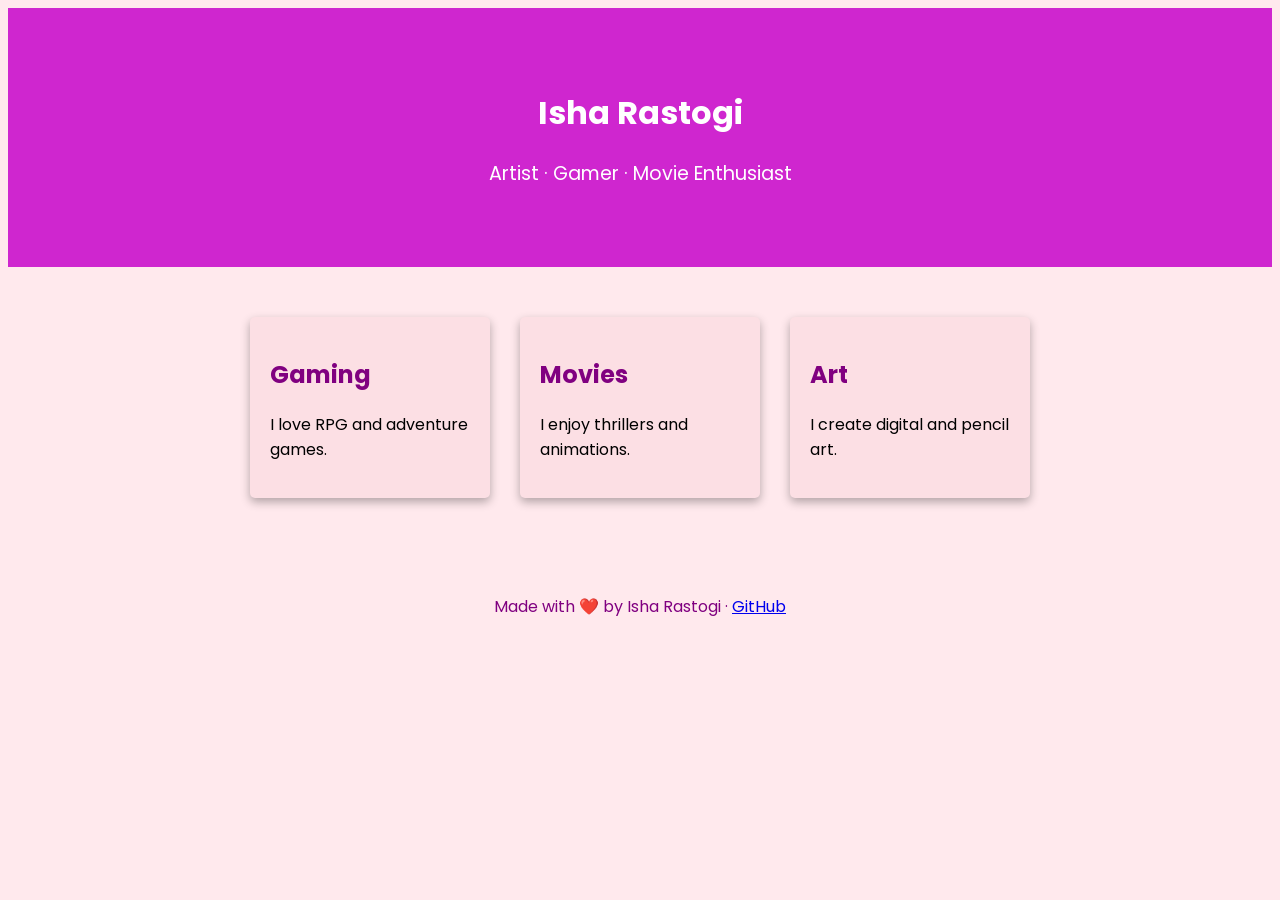
==== index.html @ ea7f5216 "Add dummy portfolio homepage" ====
<!DOCTYPE html>
<html>
    <head>
        <title>Isha Rastogi</title>
        <link href="https://fonts.googleapis.com/css2?family=Poppins:wght@400;700&display=swap" rel="stylesheet">
        <style>
            .header {
                text-align: center;
                padding: 60px;
                background-color: rgb(207, 38, 207);
                color: white;
                margin: -60px -60px 40px -60px;
            }

            .header p {
                font-size: 1.2rem;
                margin-top: 10px;
            }
            body {
                background-color: rgb(255, 233, 237);
                padding: 60px;
                font-family: 'Poppins', sans-serif;
            }

            h2 {
                color: purple;
                margin-bottom: 20px;
            }

            .intro {
                color: blue;
                font-size: 20px;
            }

            .box {
                width: 200px;
                background-color: rgb(252, 223, 228);
                padding: 20px;
                margin: 10px;
                border-radius: 5px;
                box-shadow: 0px 4px 10px rgba(0,0,0,0.3);
                transition: 1s;
            }

            .box:hover {
                background-color: purple;
                color: white;

            }

            .box:hover h2{
                color: rgb(228, 193, 193);

            }

            .interests {
                display: flex;
                gap: 10px;
                justify-content:center;
            }

            footer {
                text-align: center;
                padding: 30px;
                color: purple;
                margin-top: 40px;
            }
        </style>
    </head>
    <body>
        <div class="header">
            <h1>Isha Rastogi</h1>
            <p>Artist · Gamer · Movie Enthusiast</p>
        </div>
        
        <div class="interests">

            <div class="box">
                <h2>Gaming</h2>
                <p>I love RPG and adventure games.</p>
            </div>

            <div class="box">
                <h2>Movies</h2>
                <p>I enjoy thrillers and animations.</p>
            </div>

            <div class="box">
                <h2>Art</h2>
                <p>I create digital and pencil art.</p>
            </div>

        </div>
        <footer>
            <p>Made with ❤️ by Isha Rastogi · <a href="https://github.com/isha252001">GitHub</a></p>
        </footer>
        
    </body>
</html>
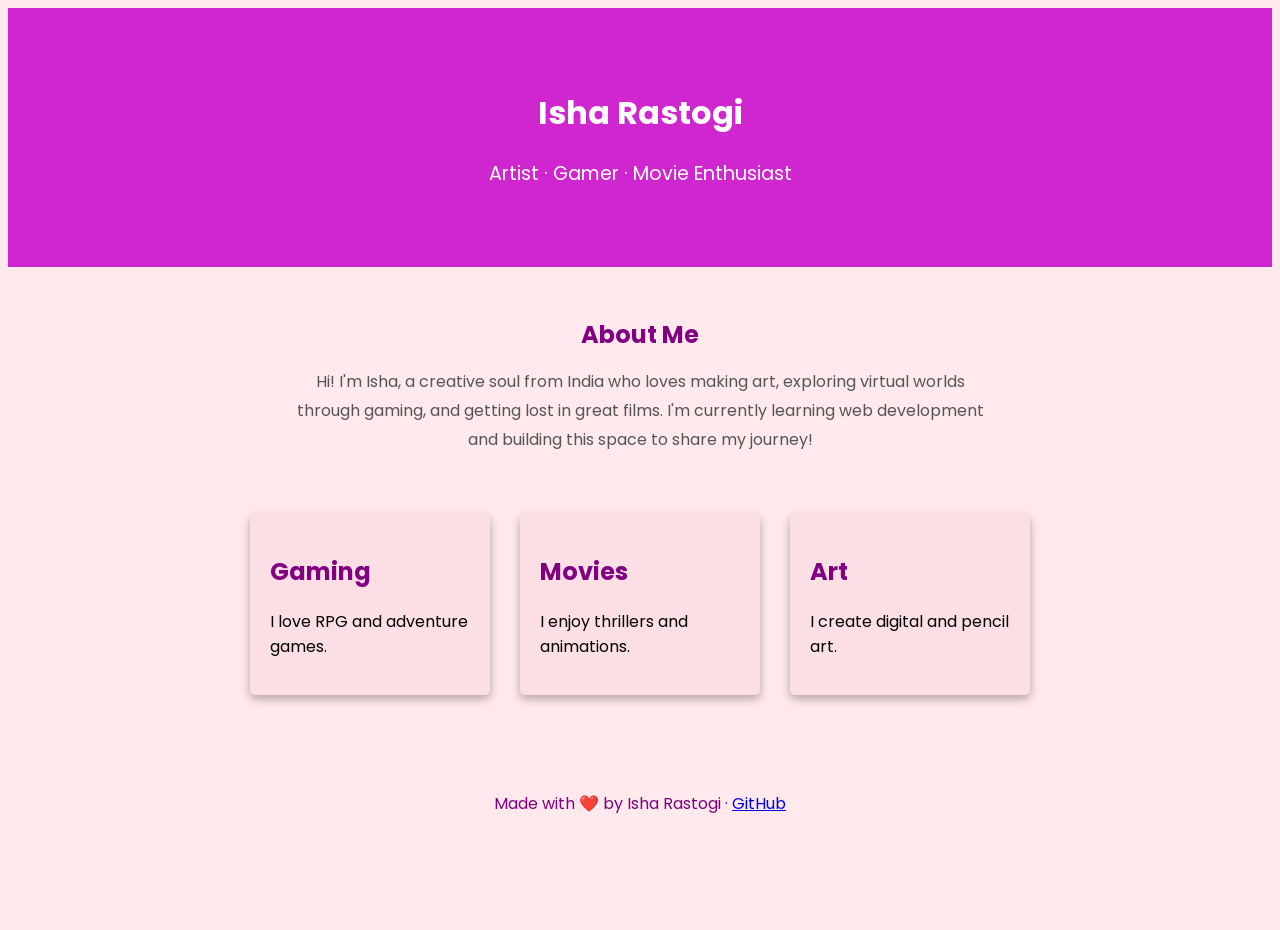
==== commit 9e27433c: "Add about me section" ====
--- a/index.html
+++ b/index.html
@@ -65,6 +65,22 @@
                 color: purple;
                 margin-top: 40px;
             }
+
+            .about {
+                max-width: 700px;
+                margin: 50px auto;
+                text-align: center;
+            }
+
+            .about h2 {
+                color: purple;
+                margin-bottom: 15px;
+            }
+
+            .about p {
+                color: #555;
+                line-height: 1.8;
+            }
         </style>
     </head>
     <body>
@@ -72,7 +88,12 @@
             <h1>Isha Rastogi</h1>
             <p>Artist · Gamer · Movie Enthusiast</p>
         </div>
-        
+
+        <section class="about">
+            <h2>About Me</h2>
+            <p>Hi! I'm Isha, a creative soul from India who loves making art, exploring virtual worlds through gaming, and getting lost in great films. I'm currently learning web development and building this space to share my journey!</p>
+        </section>
+
         <div class="interests">
 
             <div class="box">
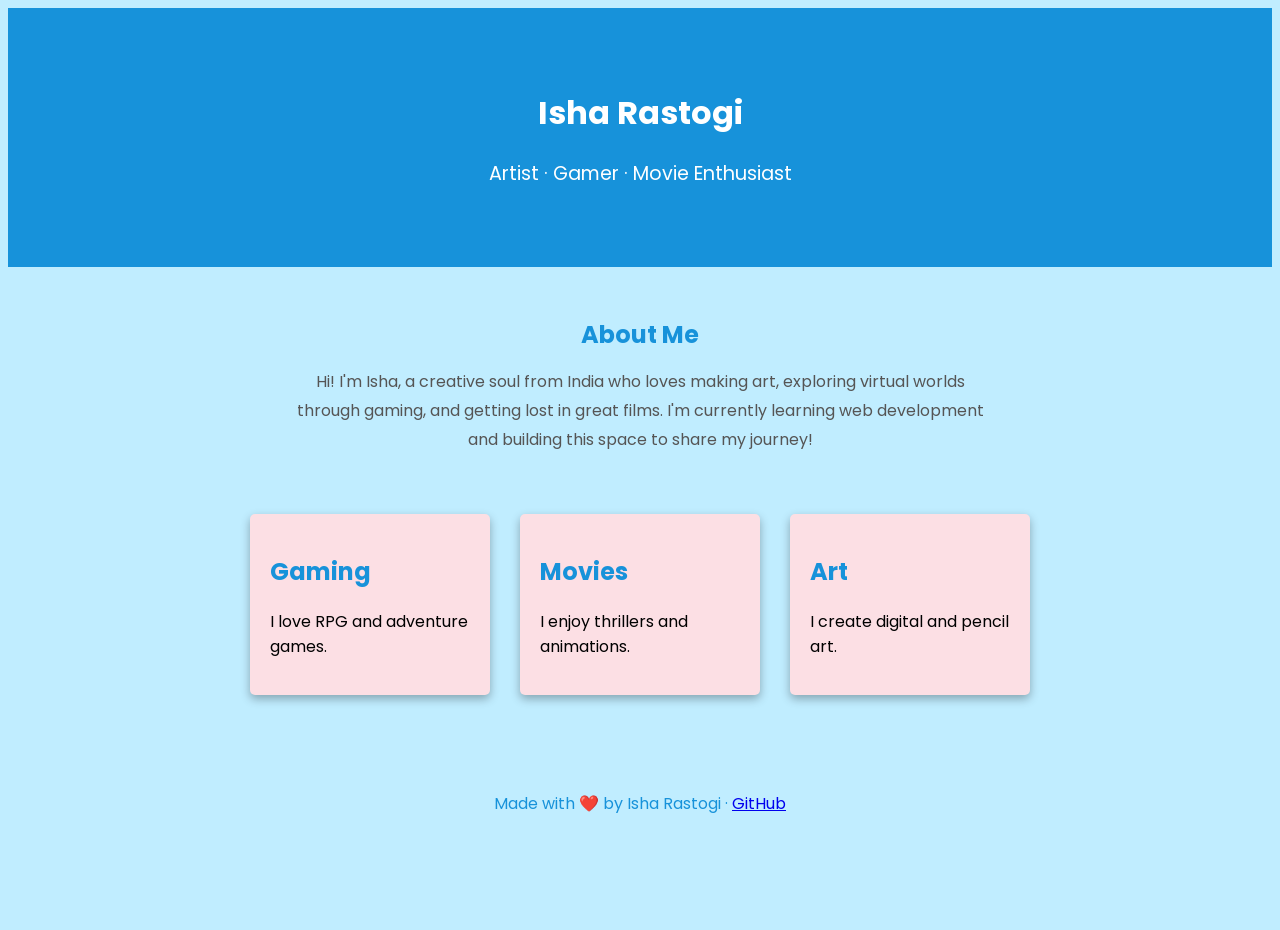
==== commit c9ae1583: "Added Art Gallery page" ====
--- a/index.html
+++ b/index.html
@@ -7,7 +7,7 @@
             .header {
                 text-align: center;
                 padding: 60px;
-                background-color: rgb(207, 38, 207);
+                background-color: rgb(23, 146, 218);
                 color: white;
                 margin: -60px -60px 40px -60px;
             }
@@ -17,13 +17,13 @@
                 margin-top: 10px;
             }
             body {
-                background-color: rgb(255, 233, 237);
+                background-color: rgb(192, 237, 255);
                 padding: 60px;
                 font-family: 'Poppins', sans-serif;
             }
 
             h2 {
-                color: purple;
+                color:  rgb(23, 146, 218);
                 margin-bottom: 20px;
             }
 
@@ -43,13 +43,13 @@
             }
 
             .box:hover {
-                background-color: purple;
+                background-color:  rgba(23, 147, 218, 0.473);
                 color: white;
 
             }
 
             .box:hover h2{
-                color: rgb(228, 193, 193);
+                color: rgb(255, 255, 255);
 
             }
 
@@ -62,7 +62,7 @@
             footer {
                 text-align: center;
                 padding: 30px;
-                color: purple;
+                color:  rgb(23, 146, 218);
                 margin-top: 40px;
             }
 
@@ -73,7 +73,7 @@
             }
 
             .about h2 {
-                color: purple;
+                color:  rgb(23, 146, 218);
                 margin-bottom: 15px;
             }
 
@@ -105,11 +105,13 @@
                 <h2>Movies</h2>
                 <p>I enjoy thrillers and animations.</p>
             </div>
-
-            <div class="box">
-                <h2>Art</h2>
-                <p>I create digital and pencil art.</p>
-            </div>
+            
+            <a href="art.html" style="text-decoration: none; color:inherit;">
+                <div class="box">
+                    <h2>Art</h2>
+                    <p>I create digital and pencil art.</p>
+                </div>
+            </a>
 
         </div>
         <footer>
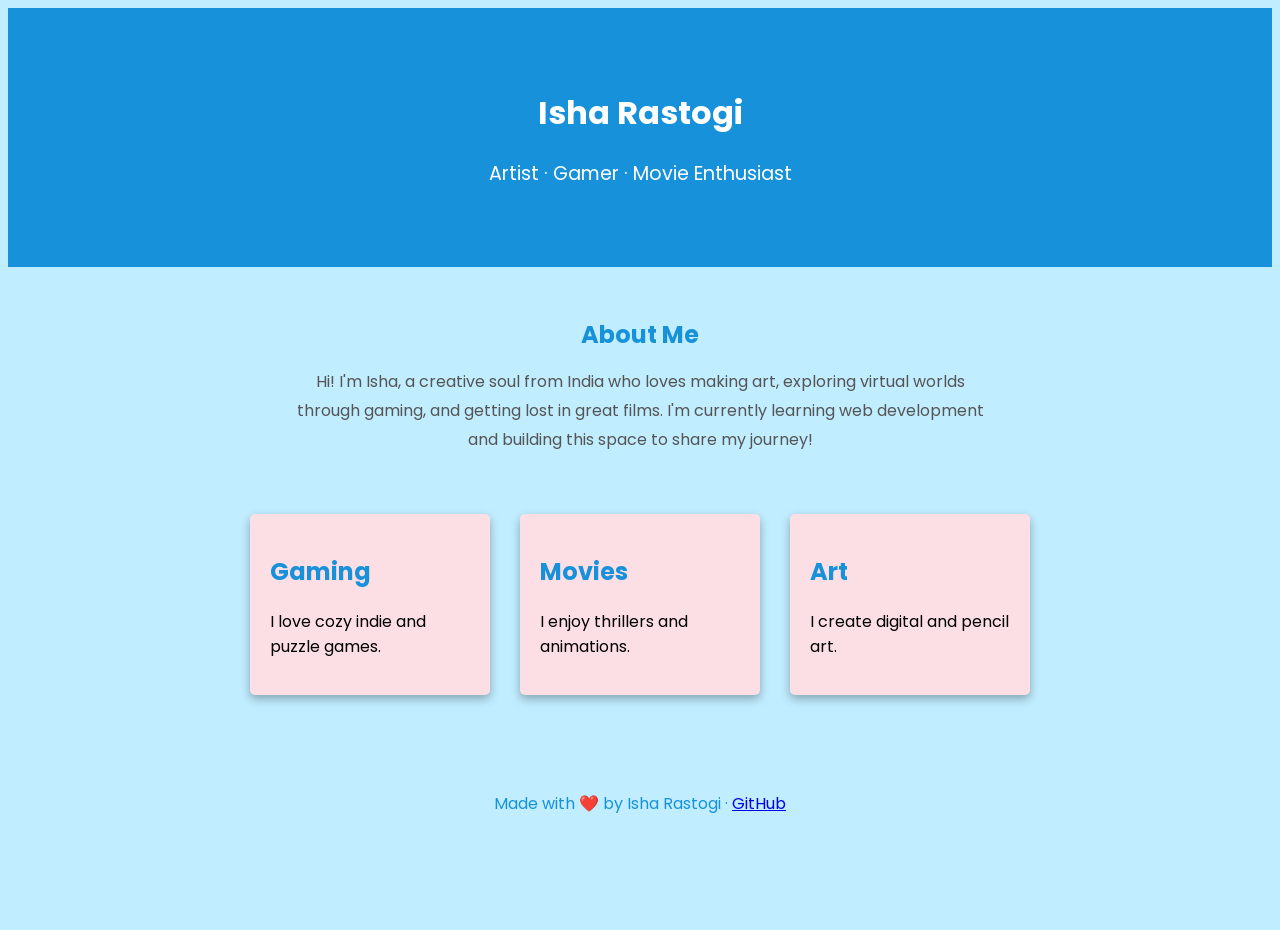
==== commit 56ba5738: "Added Gaming section" ====
--- a/index.html
+++ b/index.html
@@ -96,15 +96,18 @@
 
         <div class="interests">
 
-            <div class="box">
-                <h2>Gaming</h2>
-                <p>I love RPG and adventure games.</p>
-            </div>
-
+            <a href="gaming.html" style="text-decoration: none; color:inherit;">
+                <div class="box">
+                    <h2>Gaming</h2>
+                    <p>I love cozy indie and puzzle games.</p>
+                </div>
+            </a>
+            
             <div class="box">
                 <h2>Movies</h2>
                 <p>I enjoy thrillers and animations.</p>
             </div>
+            
             
             <a href="art.html" style="text-decoration: none; color:inherit;">
                 <div class="box">
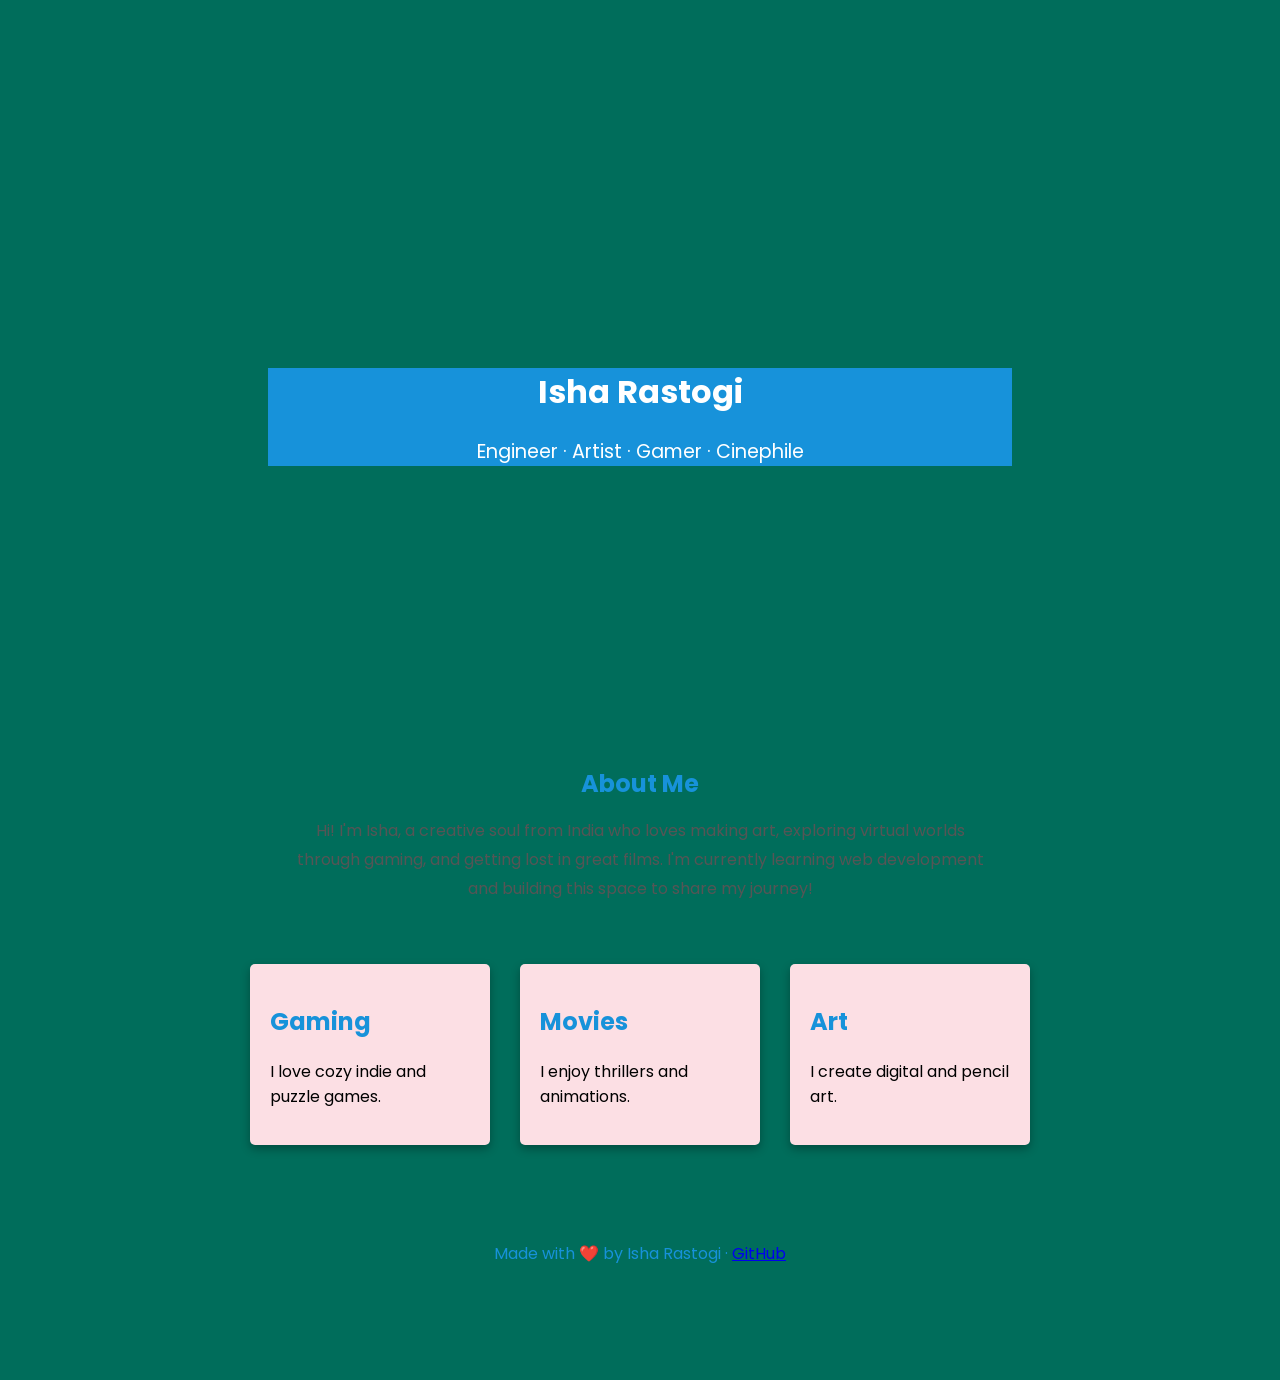
==== commit b89a65da: "Changing bg and sperating css from html" ====
--- a/index.html
+++ b/index.html
@@ -3,90 +3,12 @@
     <head>
         <title>Isha Rastogi</title>
         <link href="https://fonts.googleapis.com/css2?family=Poppins:wght@400;700&display=swap" rel="stylesheet">
-        <style>
-            .header {
-                text-align: center;
-                padding: 60px;
-                background-color: rgb(23, 146, 218);
-                color: white;
-                margin: -60px -60px 40px -60px;
-            }
-
-            .header p {
-                font-size: 1.2rem;
-                margin-top: 10px;
-            }
-            body {
-                background-color: rgb(192, 237, 255);
-                padding: 60px;
-                font-family: 'Poppins', sans-serif;
-            }
-
-            h2 {
-                color:  rgb(23, 146, 218);
-                margin-bottom: 20px;
-            }
-
-            .intro {
-                color: blue;
-                font-size: 20px;
-            }
-
-            .box {
-                width: 200px;
-                background-color: rgb(252, 223, 228);
-                padding: 20px;
-                margin: 10px;
-                border-radius: 5px;
-                box-shadow: 0px 4px 10px rgba(0,0,0,0.3);
-                transition: 1s;
-            }
-
-            .box:hover {
-                background-color:  rgba(23, 147, 218, 0.473);
-                color: white;
-
-            }
-
-            .box:hover h2{
-                color: rgb(255, 255, 255);
-
-            }
-
-            .interests {
-                display: flex;
-                gap: 10px;
-                justify-content:center;
-            }
-
-            footer {
-                text-align: center;
-                padding: 30px;
-                color:  rgb(23, 146, 218);
-                margin-top: 40px;
-            }
-
-            .about {
-                max-width: 700px;
-                margin: 50px auto;
-                text-align: center;
-            }
-
-            .about h2 {
-                color:  rgb(23, 146, 218);
-                margin-bottom: 15px;
-            }
-
-            .about p {
-                color: #555;
-                line-height: 1.8;
-            }
-        </style>
+        <link rel="stylesheet" href="styles.css">
     </head>
     <body>
         <div class="header">
             <h1>Isha Rastogi</h1>
-            <p>Artist · Gamer · Movie Enthusiast</p>
+            <p>Engineer · Artist · Gamer · Cinephile</p>
         </div>
 
         <section class="about">
--- a/styles.css
+++ b/styles.css
@@ -0,0 +1,72 @@
+body {
+    background-color: #006D5B;
+    padding: 60px;
+    font-family: 'Poppins', sans-serif;
+}
+
+.header {
+    text-align: center;
+    margin: 300px 200px;
+    background-color: rgb(23, 146, 218);
+    color: white;
+}
+
+.header p {
+    font-size: 1.2rem;
+    margin-top: 10px;
+}
+
+
+h2 {
+    color: rgb(23, 146, 218);
+    margin-bottom: 20px;
+}
+
+.about {
+    max-width: 700px;
+    margin: 50px auto;
+    text-align: center;
+}
+
+.about h2 {
+    color: rgb(23, 146, 218);
+    margin-bottom: 15px;
+}
+
+.about p {
+    color: #555;
+    line-height: 1.8;
+}
+
+.interests {
+    display: flex;
+    gap: 10px;
+    justify-content: center;
+}
+
+.box {
+    width: 200px;
+    background-color: rgb(252, 223, 228);
+    padding: 20px;
+    margin: 10px;
+    border-radius: 5px;
+    box-shadow: 0px 4px 10px rgba(0,0,0,0.3);
+    transition: 1s;
+}
+
+.box:hover {
+    background-color: rgba(23, 147, 218, 0.473);
+    color: white;
+}
+
+.box:hover h2 {
+    color: rgb(255, 255, 255);
+}
+
+/* ===== FOOTER ===== */
+footer {
+    text-align: center;
+    padding: 30px;
+    color: rgb(23, 146, 218);
+    margin-top: 40px;
+}
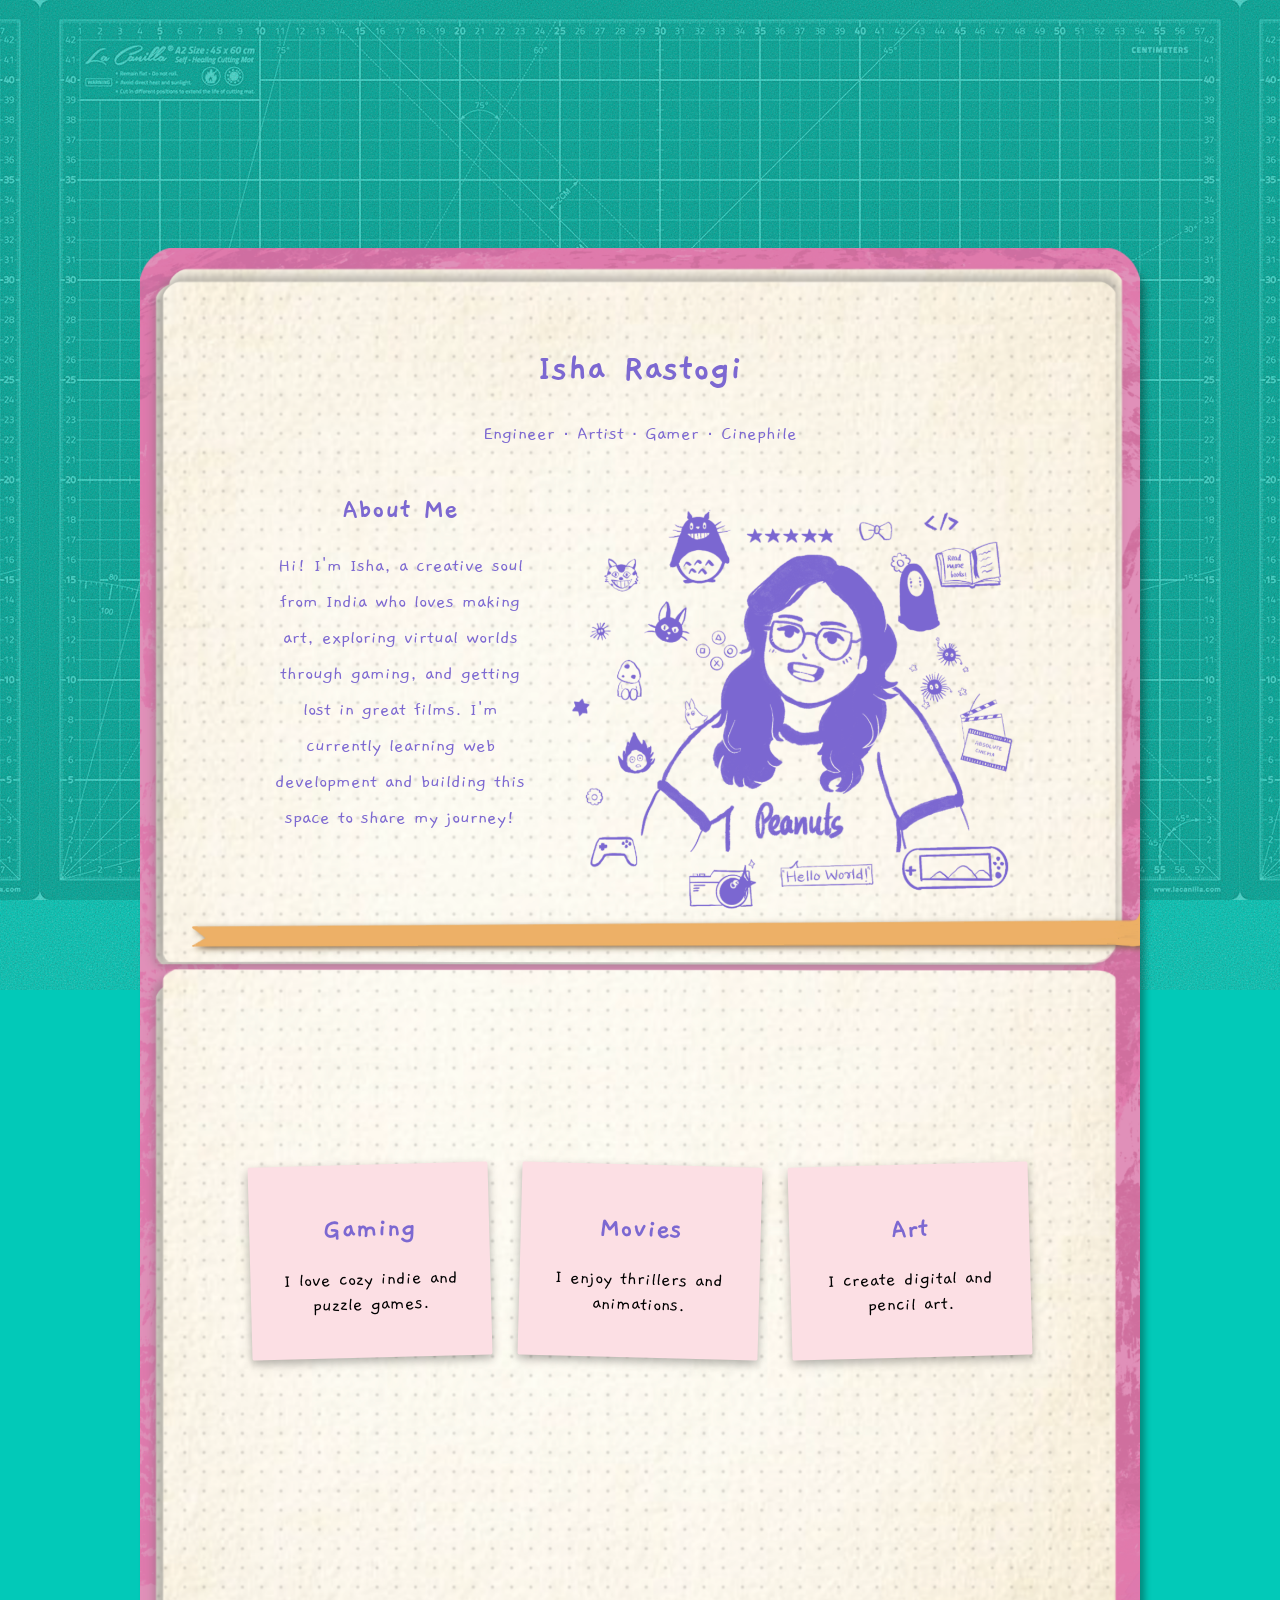
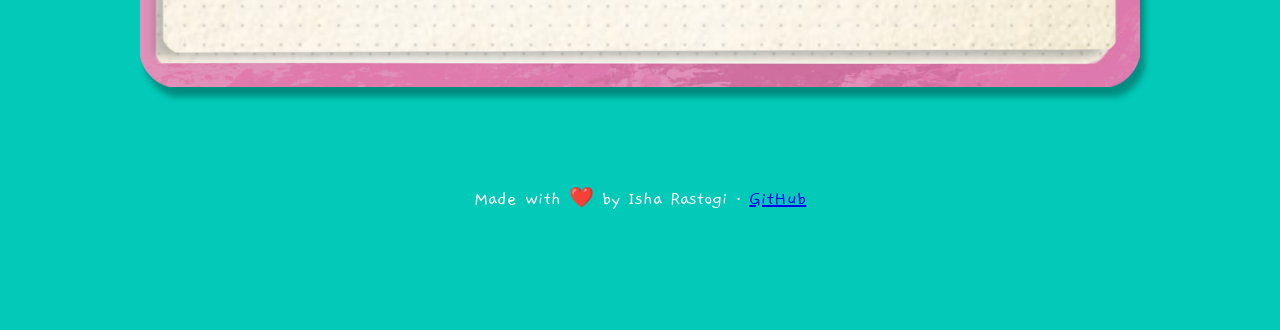
==== commit e5af45bc: "animations and curosr change" ====
--- a/index.html
+++ b/index.html
@@ -3,42 +3,67 @@
     <head>
         <title>Isha Rastogi</title>
         <link href="https://fonts.googleapis.com/css2?family=Poppins:wght@400;700&display=swap" rel="stylesheet">
+        <link href="https://fonts.googleapis.com/css2?family=Doto:wght@100..900&family=Gaegu&family=Pixelify+Sans:wght@400..700&display=swap" rel="stylesheet">
         <link rel="stylesheet" href="styles.css">
     </head>
     <body>
-        <div class="header">
-            <h1>Isha Rastogi</h1>
-            <p>Engineer · Artist · Gamer · Cinephile</p>
+        <svg xmlns="http://www.w3.org/2000/svg" style="display:none">
+            <filter id="grain">
+                <feTurbulence 
+                    type="fractalNoise" 
+                    baseFrequency="0.65" 
+                    numOctaves="3" 
+                    stitchTiles="stitch"/>
+                <feColorMatrix type="saturate" values="0"/>
+            </filter>
+        </svg>
+        
+        <div class="sketchbook-wrapper">
+            <img src="asset_imgs/Sketchbook1.png" alt="Sketchbook" class="sketchbook">
+            <div class="header">
+                <h1>Isha Rastogi</h1>
+                <p>Engineer · Artist · Gamer · Cinephile</p>
+            </div>
+
+            <div class="about">
+                <div class="part">
+                    <h2>About Me</h2>
+                    <p>Hi! I'm Isha, a creative soul from India who loves making art, exploring virtual worlds through gaming, and getting lost in great films. I'm currently learning web development and building this space to share my journey!</p>
+                </div>
+
+                <div class="part">
+                    <img src="/asset_imgs/self-1.png" >
+                </div>
+            </div>
+
+            <div class="interests">
+
+                <a href="gaming.html" style="text-decoration: none; color:inherit;">
+                    <div class="box">
+                        <h2>Gaming</h2>
+                        <p>I love cozy indie and puzzle games.</p>
+                    </div>
+                </a>
+                
+                <a href="movies.html" style="text-decoration: none; color:inherit;">
+                    <div class="box">
+                        <h2>Movies</h2>
+                        <p>I enjoy thrillers and animations.</p>
+                    </div>
+                </a>
+                
+                
+                <a href="art.html" style="text-decoration: none; color:inherit;">
+                    <div class="box">
+                        <h2>Art</h2>
+                        <p>I create digital and pencil art.</p>
+                    </div>
+                </a>
+
+            </div>
         </div>
-
-        <section class="about">
-            <h2>About Me</h2>
-            <p>Hi! I'm Isha, a creative soul from India who loves making art, exploring virtual worlds through gaming, and getting lost in great films. I'm currently learning web development and building this space to share my journey!</p>
-        </section>
-
-        <div class="interests">
-
-            <a href="gaming.html" style="text-decoration: none; color:inherit;">
-                <div class="box">
-                    <h2>Gaming</h2>
-                    <p>I love cozy indie and puzzle games.</p>
-                </div>
-            </a>
-            
-            <div class="box">
-                <h2>Movies</h2>
-                <p>I enjoy thrillers and animations.</p>
-            </div>
-            
-            
-            <a href="art.html" style="text-decoration: none; color:inherit;">
-                <div class="box">
-                    <h2>Art</h2>
-                    <p>I create digital and pencil art.</p>
-                </div>
-            </a>
-
-        </div>
+        <div class="grain-overlay"></div>
+        <div class="bg-overlay"></div>
         <footer>
             <p>Made with ❤️ by Isha Rastogi · <a href="https://github.com/isha252001">GitHub</a></p>
         </footer>
--- a/styles.css
+++ b/styles.css
@@ -1,44 +1,66 @@
+* {
+    cursor: url('asset_imgs/small-cursor.png') 0 0, auto;
+}
 body {
-    background-color: #006D5B;
+    background-color: #02c9b8;;
     padding: 60px;
-    font-family: 'Poppins', sans-serif;
+    font-family: 'Gaegu', sans-serif;
+    text-align:center;
+    font-size: 20px;
 }
 
 .header {
+    position: absolute;
+    top: 10%;
+    left: 50%;
+    transform: translate(-50%, -50%);
+    color: #7C68D1;
     text-align: center;
-    margin: 300px 200px;
-    background-color: rgb(23, 146, 218);
-    color: white;
-}
-
-.header p {
-    font-size: 1.2rem;
-    margin-top: 10px;
 }
 
 
 h2 {
-    color: rgb(23, 146, 218);
+    color: #7C68D1;
     margin-bottom: 20px;
 }
 
 .about {
-    max-width: 700px;
-    margin: 50px auto;
-    text-align: center;
+    display: flex;
+    position: absolute;
+    max-width: 750px;
+    top: 15%;
+    left: 50%;
+    transform: translateX(-50%);
+    gap: 30px;
+    width: 80%;
 }
 
 .about h2 {
-    color: rgb(23, 146, 218);
+    color: #7C68D1;
     margin-bottom: 15px;
 }
 
 .about p {
-    color: #555;
+    color: #7C68D1;
     line-height: 1.8;
 }
 
+.about part {
+    margin: 20px;
+    justify-content: center;
+}
+
+.about img {
+    display:inline-block;
+    text-align: cnter;
+    width: 450px;
+}
+
 .interests {
+    position: absolute;
+    top: 70%;
+    left: 50%;
+    transform: translate(-50%, -50%);
     display: flex;
     gap: 10px;
     justify-content: center;
@@ -49,24 +71,74 @@
     background-color: rgb(252, 223, 228);
     padding: 20px;
     margin: 10px;
-    border-radius: 5px;
+    border-radius: 2px;
     box-shadow: 0px 4px 10px rgba(0,0,0,0.3);
-    transition: 1s;
+    transition: transform 0.2s ease;
+    transform: rotate(-1.5deg);
 }
 
 .box:hover {
-    background-color: rgba(23, 147, 218, 0.473);
+    background-color:  rgb(233, 139, 197);
     color: white;
+}
+.interests a:nth-child(2) .box {
+    transform: rotate(1.5deg);  /* match same degree, opposite direction */
+}
+.interests a:hover .box {
+    transform: rotate(0deg) translateY(-4px);
 }
 
 .box:hover h2 {
     color: rgb(255, 255, 255);
 }
 
-/* ===== FOOTER ===== */
+
 footer {
     text-align: center;
     padding: 30px;
-    color: rgb(23, 146, 218);
+    color: rgb(255, 255, 255);
     margin-top: 40px;
+}
+
+.sketchbook-wrapper {
+    margin-top: 180px;
+    position: relative;
+    display: inline-block;
+    text-align: center;
+    filter: drop-shadow(5px 10px 3px rgba(0,0,0,0.3));
+}
+   
+.sketchbook {
+    width: 1000px;
+}
+
+.grain-overlay {
+    position: fixed;
+    top: 0;
+    left: 0;
+    width: 100%;
+    height: 100%;
+    filter: url(#grain);
+    opacity: 0.35;
+    pointer-events: none;
+    z-index: -1;
+}
+.bg-overlay {
+    position: fixed;
+    top: 0;
+    left: 0;
+    width: 100%;
+    height: 100%;
+    background-image: url('asset_imgs/cutting mat.jpg');
+    background-size: auto;
+    background-repeat: repeat;
+    background-position: center;
+    opacity: 0.25;          /* adjust transparency */
+    pointer-events: none;
+    z-index: -1;
+}
+
+@font-face {
+    font-family: 'YourFont';        /* name it anything you want */
+    src: url('fonts/CoalhandLuke.otf'); /* path to your font file */
 }
